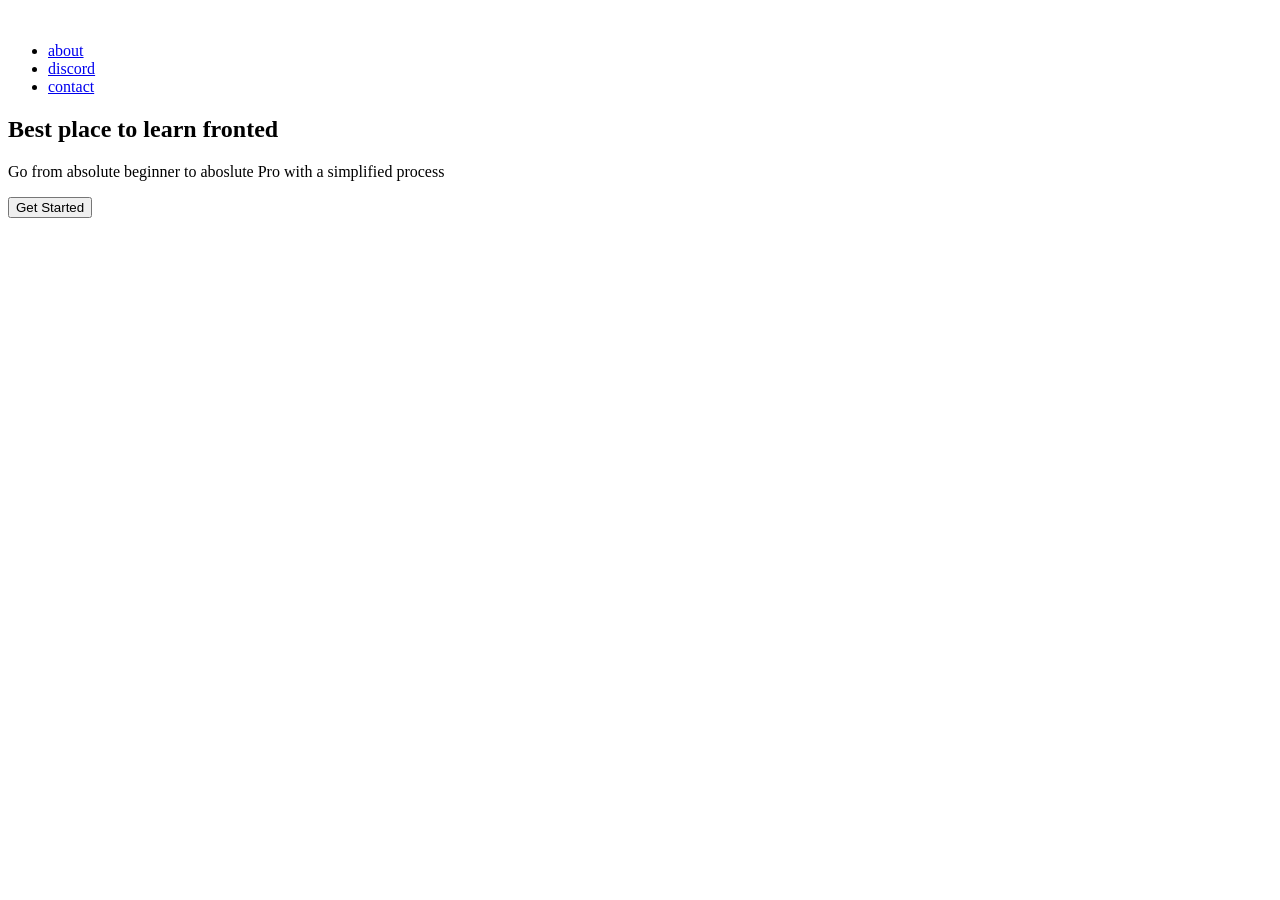
==== FES.html @ d093602f "NewWebsite" ====
<!DOCTYPE html>
<html lang="en">
<head>
    <meta charset="UTF-8">
    <meta name="viewport" content="width=device-width, initial-scale=1.0">
    <title>Document</title>
</head>
<body>
<section>

    <nav>
        <img src="./downloads/FES.svg" alt="">
        <ul>
            <li><a href="about">about</a>
            <li><a href="#discord">discord</a>
            <li><a href="#contact">contact</a>
    </nav>
    <header>
        <div> 
           <h1>Best place to learn fronted</h1> 
           <p> Go from absolute beginner to aboslute Pro with a simplified process </p>
<button>Get Started</button>
        </div> 
     <figure> </figure>
            
    </header>
</section>

</body>
</html>
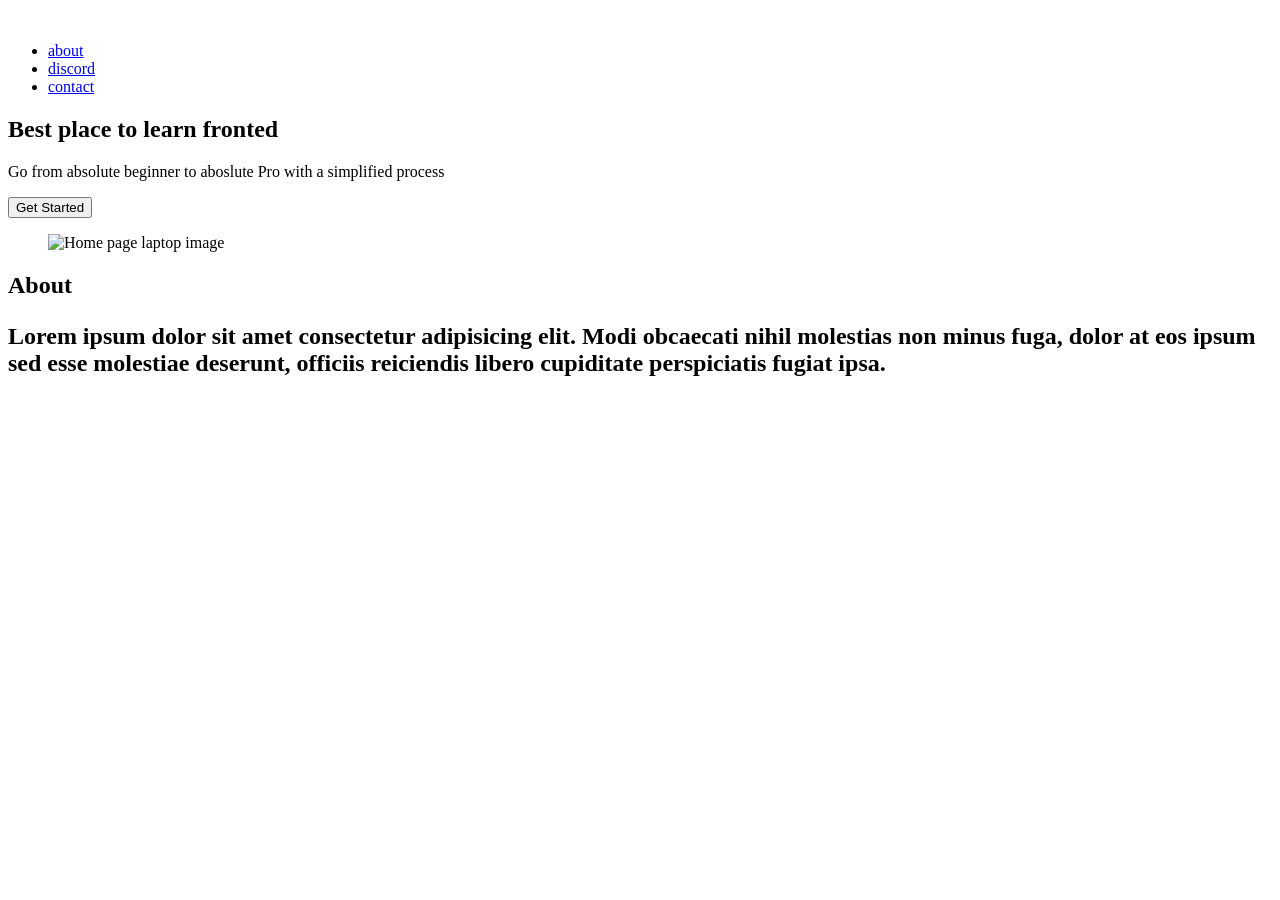
==== commit b05e775a: "aboutdiscordcontact" ====
--- a/FES.html
+++ b/FES.html
@@ -9,7 +9,7 @@
 <section>
 
     <nav>
-        <img src="./downloads/FES.svg" alt="">
+        <img src="./assets/FES.svg" alt="">
         <ul>
             <li><a href="about">about</a>
             <li><a href="#discord">discord</a>
@@ -21,9 +21,21 @@
            <p> Go from absolute beginner to aboslute Pro with a simplified process </p>
 <button>Get Started</button>
         </div> 
-     <figure> </figure>
+     <figure> 
+        <img src="./assets/laptop.png" alt="Home page laptop image">
+
+     </figure>
             
     </header>
+    <main> 
+        <section id="about">
+            <h2> About 
+                <div> <p> Lorem ipsum dolor sit amet consectetur adipisicing elit. Modi obcaecati nihil molestias non minus fuga, dolor at eos ipsum sed esse molestiae deserunt, officiis reiciendis libero cupiditate perspiciatis fugiat ipsa.</p></div>
+            </h2>
+        </section>
+        <section id="contact"></section>
+        <section id="discord"></section>
+    </main>
 </section>
 
 </body>
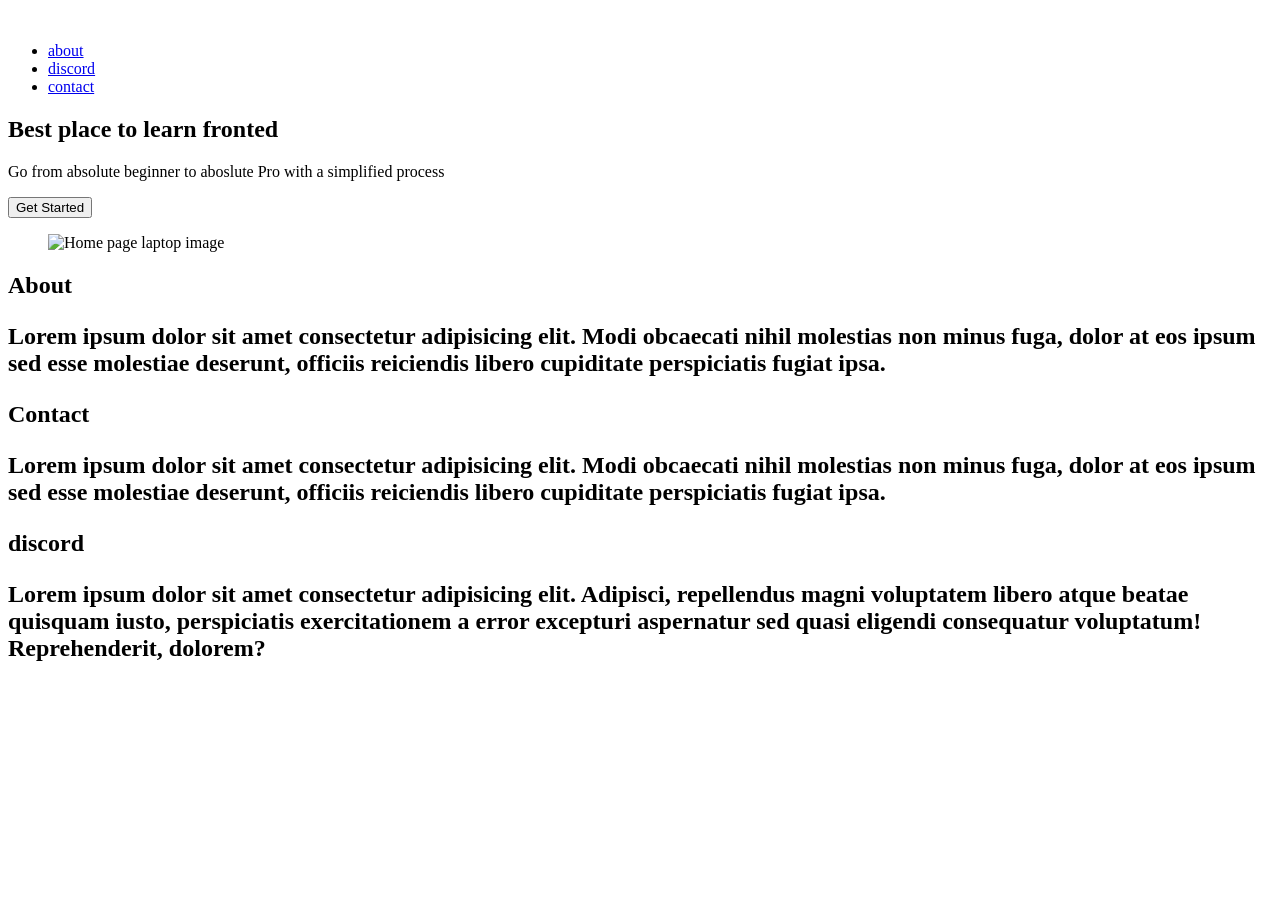
==== commit 340c3882: "New" ====
--- a/FES.html
+++ b/FES.html
@@ -33,8 +33,16 @@
                 <div> <p> Lorem ipsum dolor sit amet consectetur adipisicing elit. Modi obcaecati nihil molestias non minus fuga, dolor at eos ipsum sed esse molestiae deserunt, officiis reiciendis libero cupiditate perspiciatis fugiat ipsa.</p></div>
             </h2>
         </section>
-        <section id="contact"></section>
-        <section id="discord"></section>
+        <section id="contact">
+            <h2> Contact
+                <div> <p> Lorem ipsum dolor sit amet consectetur adipisicing elit. Modi obcaecati nihil molestias non minus fuga, dolor at eos ipsum sed esse molestiae deserunt, officiis reiciendis libero cupiditate perspiciatis fugiat ipsa.</p></div>
+            </h2>
+        </section>
+        <section id="discord">
+            <h2> discord
+                <div> <p> Lorem ipsum dolor sit amet consectetur adipisicing elit. Adipisci, repellendus magni voluptatem libero atque beatae quisquam iusto, perspiciatis exercitationem a error excepturi aspernatur sed quasi eligendi consequatur voluptatum! Reprehenderit, dolorem?</p></div>
+            </h2>
+        </section>
     </main>
 </section>
 
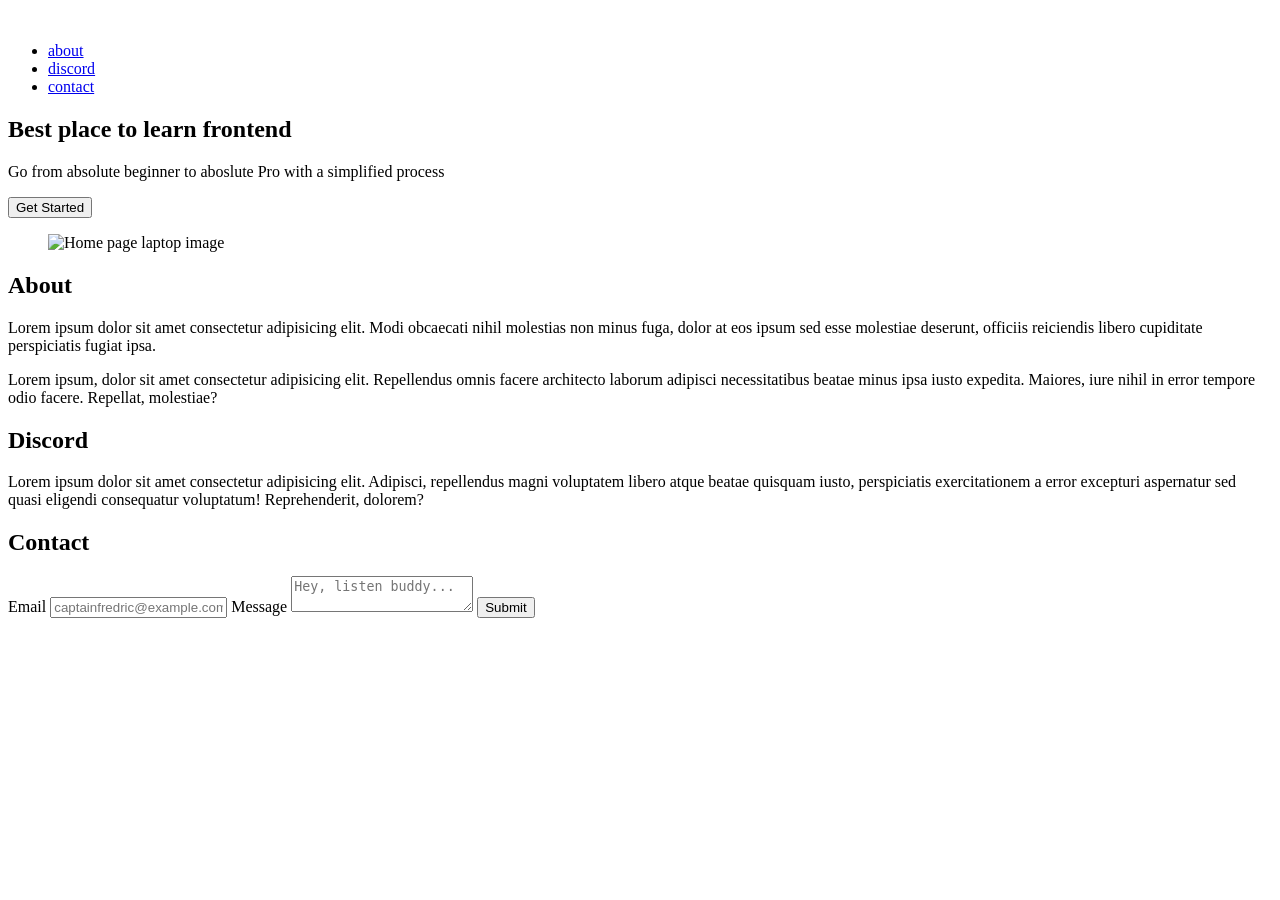
==== commit a823dd28: "Halfwaydone" ====
--- a/FES.html
+++ b/FES.html
@@ -5,6 +5,7 @@
     <meta name="viewport" content="width=device-width, initial-scale=1.0">
     <title>Document</title>
 </head>
+<link rel="stylesheet" href="./FES.css">
 <body>
 <section>
 
@@ -17,7 +18,7 @@
     </nav>
     <header>
         <div> 
-           <h1>Best place to learn fronted</h1> 
+           <h1>Best place to learn frontend</h1> 
            <p> Go from absolute beginner to aboslute Pro with a simplified process </p>
 <button>Get Started</button>
         </div> 
@@ -29,21 +30,34 @@
     </header>
     <main> 
         <section id="about">
-            <h2> About 
-                <div> <p> Lorem ipsum dolor sit amet consectetur adipisicing elit. Modi obcaecati nihil molestias non minus fuga, dolor at eos ipsum sed esse molestiae deserunt, officiis reiciendis libero cupiditate perspiciatis fugiat ipsa.</p></div>
-            </h2>
-        </section>
+            <h2> About </h2>
+                <div> <p> Lorem ipsum dolor sit amet consectetur adipisicing elit. Modi obcaecati nihil molestias non minus fuga, dolor at eos ipsum sed esse molestiae deserunt, officiis reiciendis libero cupiditate perspiciatis fugiat ipsa.</p>
+                    <p> Lorem ipsum, dolor sit amet consectetur adipisicing elit. Repellendus omnis facere architecto laborum adipisci necessitatibus beatae minus ipsa iusto expedita. Maiores, iure nihil in error tempore odio facere. Repellat, molestiae?</p></div>
+                
+            </section>
+            <section id="discord">
+                <h2> Discord</h2>
+                    <div> <p> Lorem ipsum dolor sit amet consectetur adipisicing elit. Adipisci, repellendus magni voluptatem libero atque beatae quisquam iusto, perspiciatis exercitationem a error excepturi aspernatur sed quasi eligendi consequatur voluptatum! Reprehenderit, dolorem?</p></div>
+                
+            </section>
         <section id="contact">
             <h2> Contact
-                <div> <p> Lorem ipsum dolor sit amet consectetur adipisicing elit. Modi obcaecati nihil molestias non minus fuga, dolor at eos ipsum sed esse molestiae deserunt, officiis reiciendis libero cupiditate perspiciatis fugiat ipsa.</p></div>
             </h2>
-        </section>
-        <section id="discord">
-            <h2> discord
-                <div> <p> Lorem ipsum dolor sit amet consectetur adipisicing elit. Adipisci, repellendus magni voluptatem libero atque beatae quisquam iusto, perspiciatis exercitationem a error excepturi aspernatur sed quasi eligendi consequatur voluptatum! Reprehenderit, dolorem?</p></div>
-            </h2>
+            <form action=""> 
+                <label> Email</label>
+            <input action="text" placeholder="captainfredric@example.com">
+            <label> Message</label>
+            <textarea type="text" placeholder="Hey, listen buddy..."></textarea>
+            <button type="button">Submit</button>
+            </form>
         </section>
     </main>
+    <footer> 
+<img src="./assets/FES.svg" alt="">
+<div> 
+
+</div>
+    </footer>
 </section>
 
 </body>
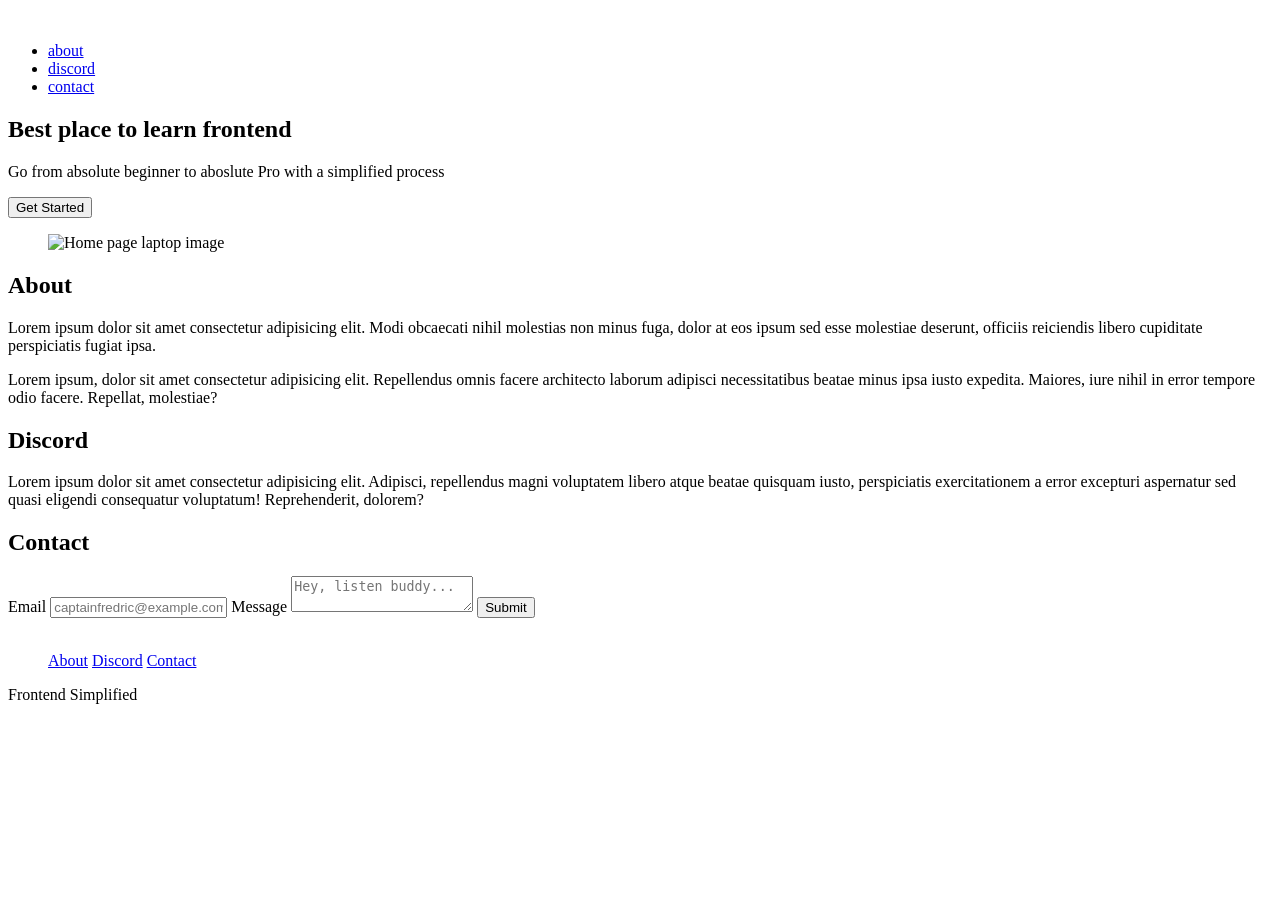
==== commit c3296cc8: "Update FES.html" ====
--- a/FES.html
+++ b/FES.html
@@ -7,8 +7,6 @@
 </head>
 <link rel="stylesheet" href="./FES.css">
 <body>
-<section>
-
     <nav>
         <img src="./assets/FES.svg" alt="">
         <ul>
@@ -16,6 +14,9 @@
             <li><a href="#discord">discord</a>
             <li><a href="#contact">contact</a>
     </nav>
+<section>
+
+    
     <header>
         <div> 
            <h1>Best place to learn frontend</h1> 
@@ -52,12 +53,21 @@
             </form>
         </section>
     </main>
-    <footer> 
+   
 <img src="./assets/FES.svg" alt="">
 <div> 
+    <ul>
+        <a href="#about">About</a>
+        <a href="#discord">Discord</a>
+        <a href="#contact">Contact</a>
+    </ul>
+    </div>
+     <footer> 
+<p> Frontend Simplified</p>
+ </footer>
 
-</div>
-    </footer>
+
+   
 </section>
 
 </body>
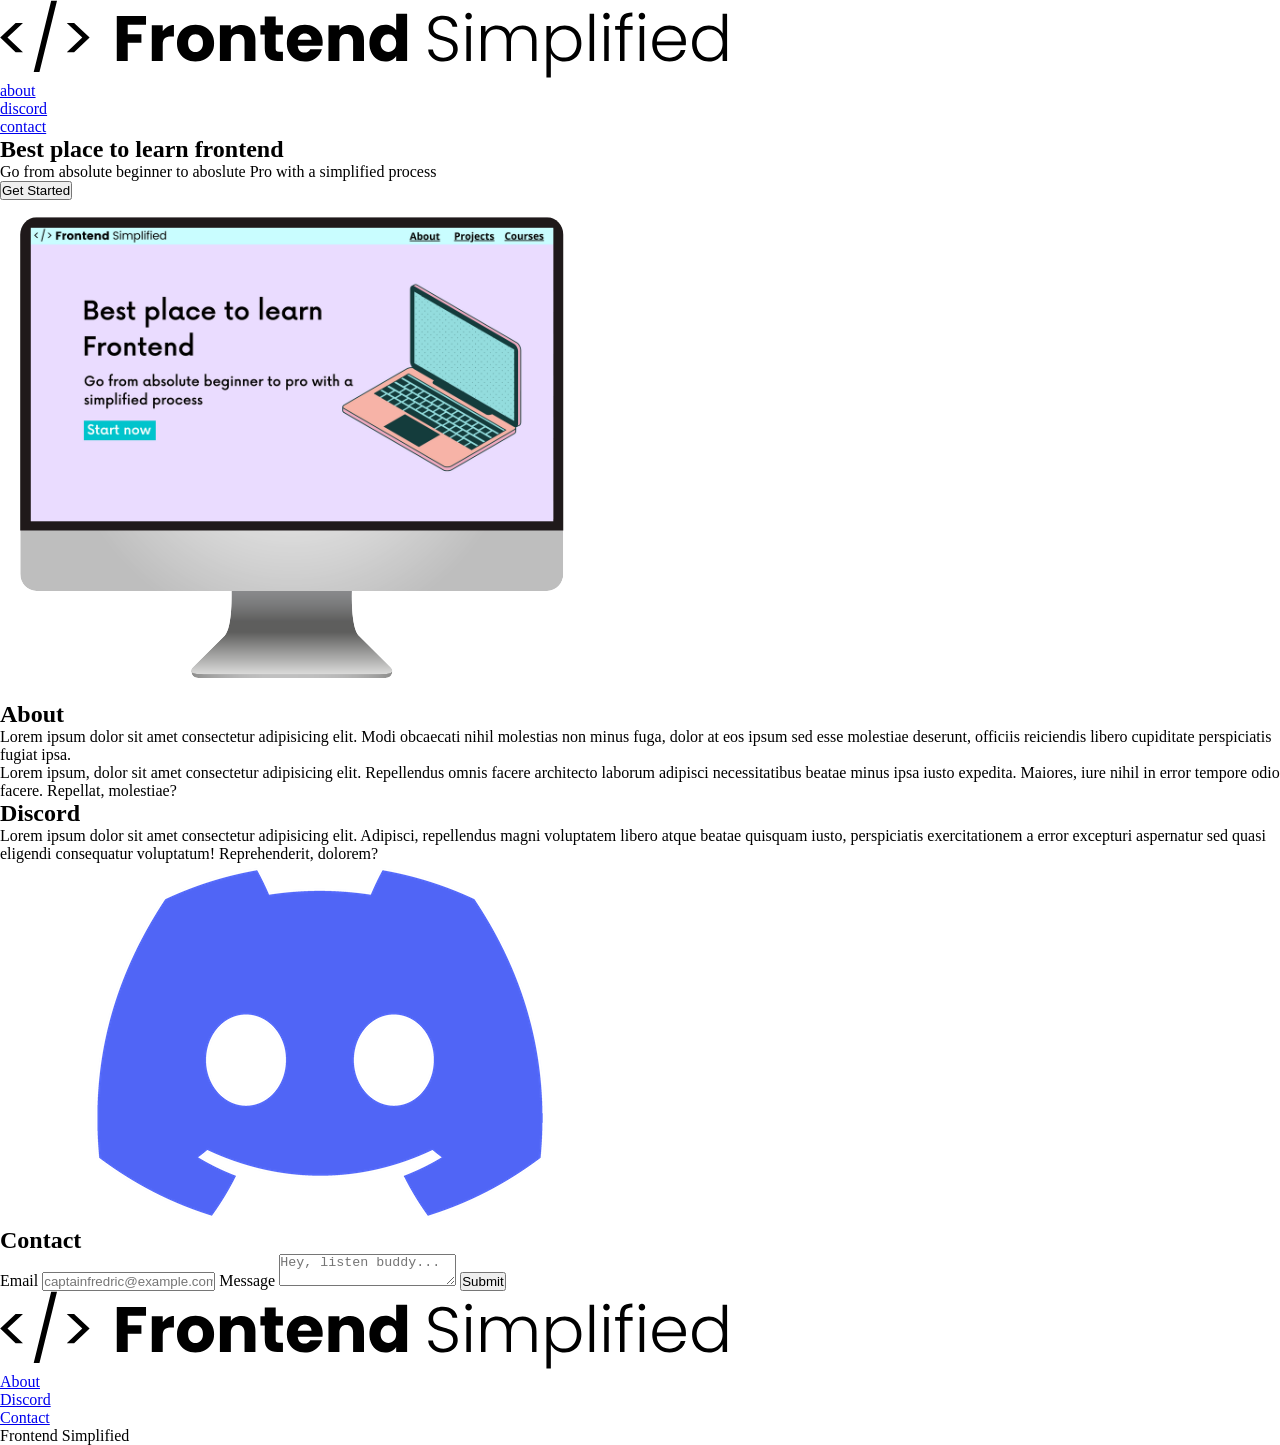
==== commit bbbd0601: "HTMLcomplete" ====
--- a/FES.html
+++ b/FES.html
@@ -4,15 +4,16 @@
     <meta charset="UTF-8">
     <meta name="viewport" content="width=device-width, initial-scale=1.0">
     <title>Document</title>
+    <link rel="stylesheet" href="./FES.css">
 </head>
-<link rel="stylesheet" href="./FES.css">
 <body>
     <nav>
-        <img src="./assets/FES.svg" alt="">
+    <img src="./assets/FES.svg" alt="Frontend Simplified logo showing FES monogram">
         <ul>
-            <li><a href="about">about</a>
-            <li><a href="#discord">discord</a>
-            <li><a href="#contact">contact</a>
+            <li><a href="#about">about</a></li>
+            <li><a href="#discord">discord</a></li>
+            <li><a href="#contact">contact</a></li>
+        </ul>
     </nav>
 <section>
 
@@ -22,11 +23,9 @@
            <h1>Best place to learn frontend</h1> 
            <p> Go from absolute beginner to aboslute Pro with a simplified process </p>
 <button>Get Started</button>
-        </div> 
-     <figure> 
-        <img src="./assets/laptop.png" alt="Home page laptop image">
-
-     </figure>
+          <figure>
+              <img src="./assets/laptop.png" alt="Laptop displaying the Frontend Simplified homepage with hero headline">
+          </figure>
             
     </header>
     <main> 
@@ -38,31 +37,33 @@
             </section>
             <section id="discord">
                 <h2> Discord</h2>
-                    <div> <p> Lorem ipsum dolor sit amet consectetur adipisicing elit. Adipisci, repellendus magni voluptatem libero atque beatae quisquam iusto, perspiciatis exercitationem a error excepturi aspernatur sed quasi eligendi consequatur voluptatum! Reprehenderit, dolorem?</p></div>
+                    <div>
+                        <p> Lorem ipsum dolor sit amet consectetur adipisicing elit. Adipisci, repellendus magni voluptatem libero atque beatae quisquam iusto, perspiciatis exercitationem a error excepturi aspernatur sed quasi eligendi consequatur voluptatum! Reprehenderit, dolorem?</p>
+                        <img src="./assets/discord.png" alt="Discord logo">
+                    </div>
                 
-            </section>
         <section id="contact">
             <h2> Contact
             </h2>
             <form action=""> 
-                <label> Email</label>
-            <input action="text" placeholder="captainfredric@example.com">
-            <label> Message</label>
-            <textarea type="text" placeholder="Hey, listen buddy..."></textarea>
-            <button type="button">Submit</button>
+                <label for="email"> Email</label>
+            <input id="email" type="email" placeholder="captainfredric@example.com">
+            <label for="message"> Message</label>
+            <textarea id="message" placeholder="Hey, listen buddy..."></textarea>
+            <button type="submit">Submit</button>
             </form>
         </section>
+        </section>
     </main>
-   
-<img src="./assets/FES.svg" alt="">
+<img src="./assets/FES.svg" alt="Frontend Simplified FES badge logo">
 <div> 
     <ul>
-        <a href="#about">About</a>
-        <a href="#discord">Discord</a>
-        <a href="#contact">Contact</a>
+        <li><a href="#about">About</a></li>
+        <li><a href="#discord">Discord</a></li>
+        <li><a href="#contact">Contact</a></li>
     </ul>
     </div>
-     <footer> 
+    <footer> 
 <p> Frontend Simplified</p>
  </footer>
 
--- a/FES.css
+++ b/FES.css
@@ -0,0 +1,5 @@
+*{
+  padding: 0;
+  margin: 0;
+  box-sizing: border-box;
+}
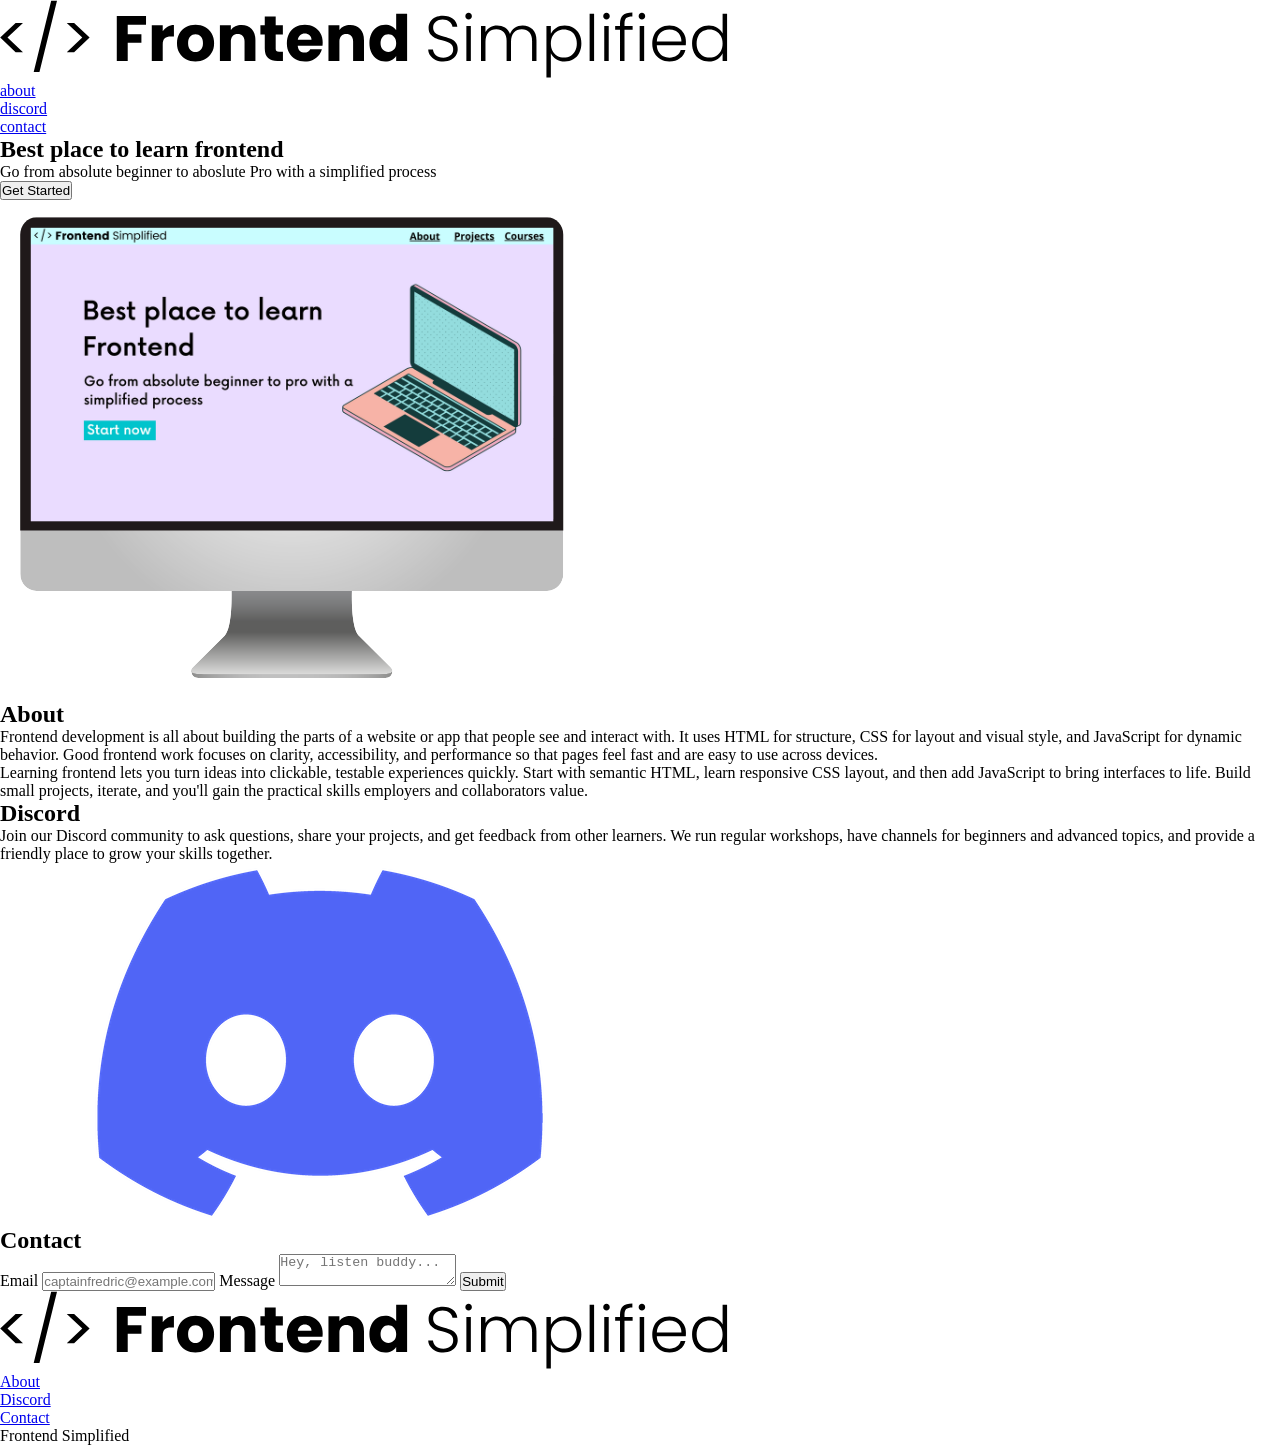
==== commit 8dbb6330: "Update FES.html" ====
--- a/FES.html
+++ b/FES.html
@@ -31,14 +31,16 @@
     <main> 
         <section id="about">
             <h2> About </h2>
-                <div> <p> Lorem ipsum dolor sit amet consectetur adipisicing elit. Modi obcaecati nihil molestias non minus fuga, dolor at eos ipsum sed esse molestiae deserunt, officiis reiciendis libero cupiditate perspiciatis fugiat ipsa.</p>
-                    <p> Lorem ipsum, dolor sit amet consectetur adipisicing elit. Repellendus omnis facere architecto laborum adipisci necessitatibus beatae minus ipsa iusto expedita. Maiores, iure nihil in error tempore odio facere. Repellat, molestiae?</p></div>
+                <div>
+                    <p>Frontend development is all about building the parts of a website or app that people see and interact with. It uses HTML for structure, CSS for layout and visual style, and JavaScript for dynamic behavior. Good frontend work focuses on clarity, accessibility, and performance so that pages feel fast and are easy to use across devices.</p>
+                    <p>Learning frontend lets you turn ideas into clickable, testable experiences quickly. Start with semantic HTML, learn responsive CSS layout, and then add JavaScript to bring interfaces to life. Build small projects, iterate, and you'll gain the practical skills employers and collaborators value.</p>
+                </div>
                 
             </section>
             <section id="discord">
                 <h2> Discord</h2>
                     <div>
-                        <p> Lorem ipsum dolor sit amet consectetur adipisicing elit. Adipisci, repellendus magni voluptatem libero atque beatae quisquam iusto, perspiciatis exercitationem a error excepturi aspernatur sed quasi eligendi consequatur voluptatum! Reprehenderit, dolorem?</p>
+                        <p>Join our Discord community to ask questions, share your projects, and get feedback from other learners. We run regular workshops, have channels for beginners and advanced topics, and provide a friendly place to grow your skills together.</p>
                         <img src="./assets/discord.png" alt="Discord logo">
                     </div>
                 
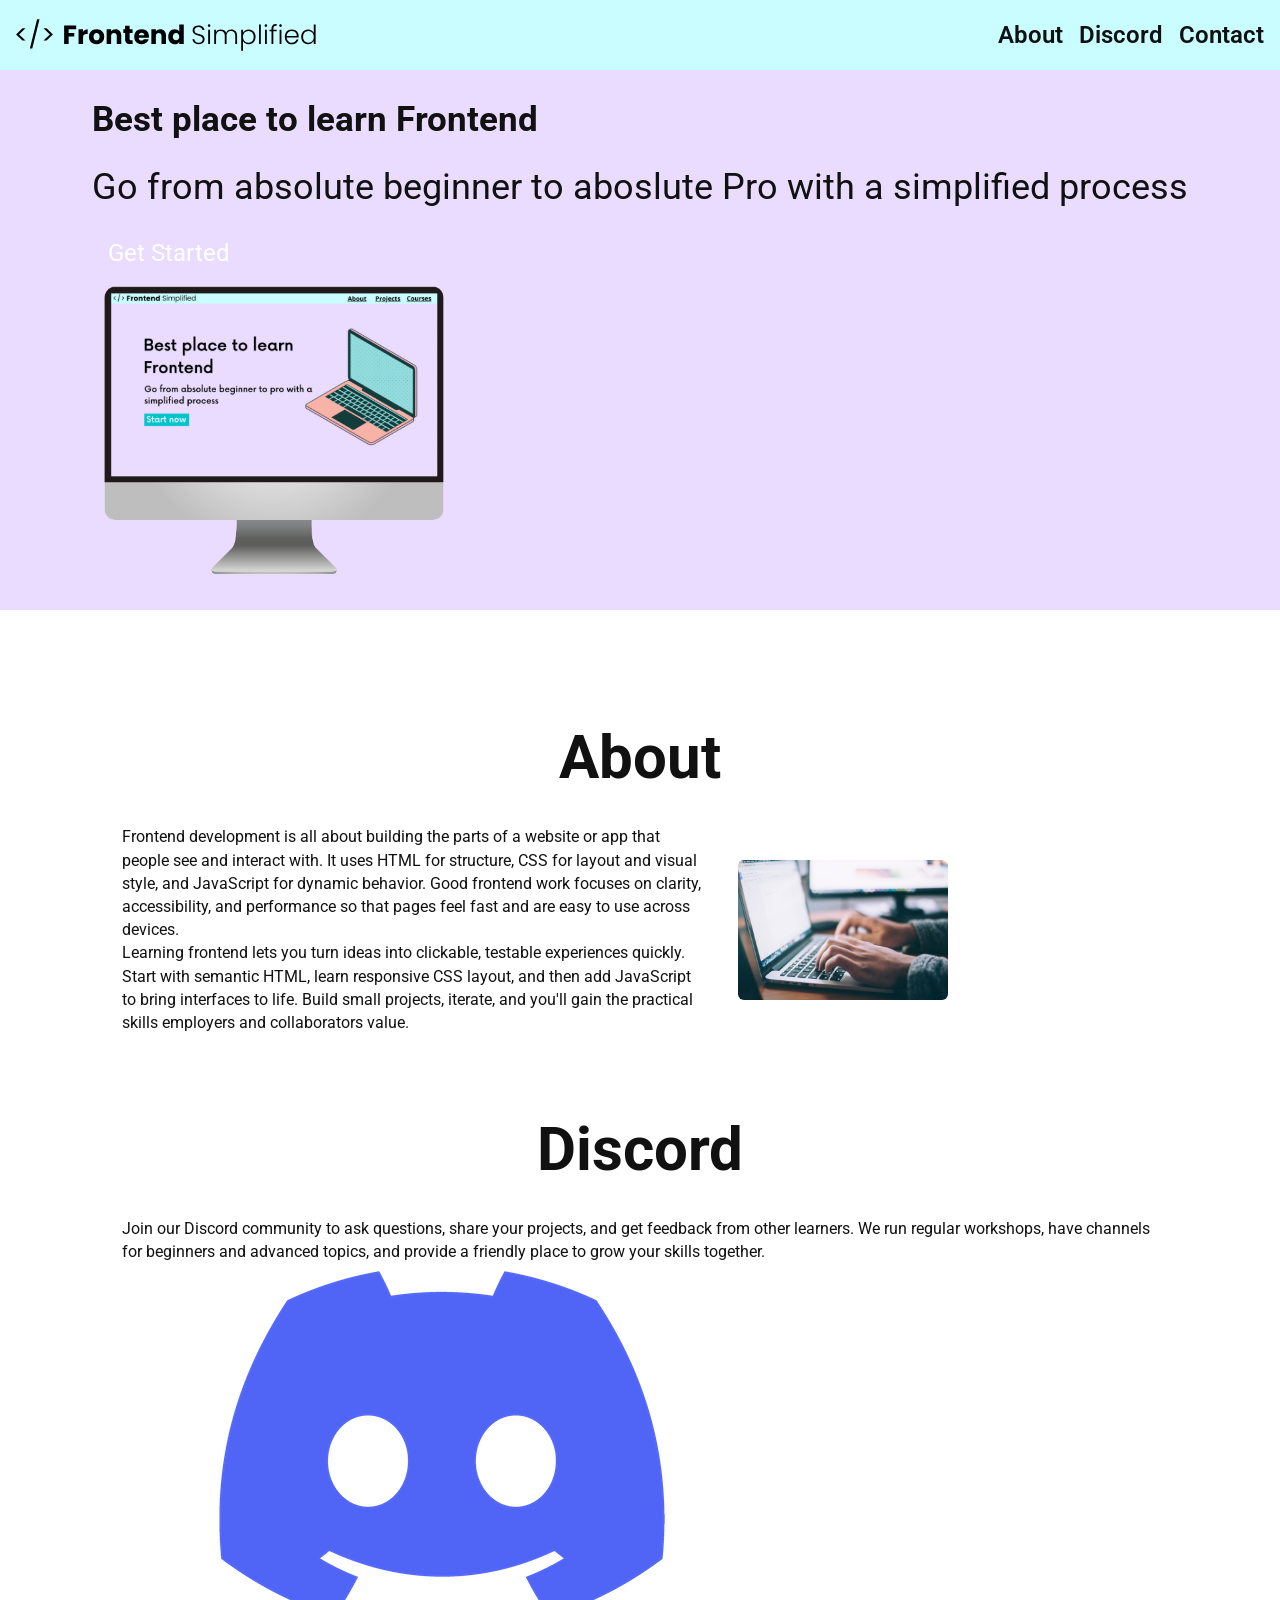
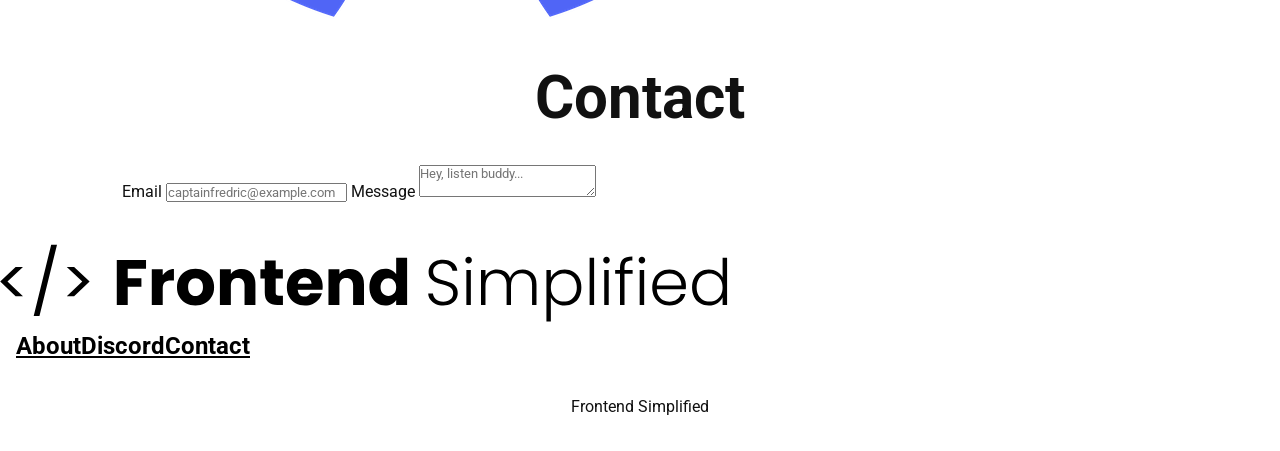
==== commit d46671b0: "NewStuff: Update FES.html and FES.css to improve layout and styling" ====
--- a/FES.html
+++ b/FES.html
@@ -8,32 +8,40 @@
 </head>
 <body>
     <nav>
-    <img src="./assets/FES.svg" alt="Frontend Simplified logo showing FES monogram">
+    <img src="./assets/FES.svg" class= "logo" alt="Frontend Simplified logo showing FES monogram">
         <ul>
-            <li><a href="#about">about</a></li>
-            <li><a href="#discord">discord</a></li>
-            <li><a href="#contact">contact</a></li>
+            <li><a href="#about">About</a></li>
+            <li><a href="#discord">Discord</a></li>
+            <li><a href="#contact">Contact</a></li>
         </ul>
     </nav>
 <section>
 
     
     <header>
+        <div class="row"> 
         <div> 
-           <h1>Best place to learn frontend</h1> 
-           <p> Go from absolute beginner to aboslute Pro with a simplified process </p>
-<button>Get Started</button>
+           <h1>Best place to learn Frontend</h1> 
+           <p class="subheader"> Go from absolute beginner to aboslute Pro with a simplified process </p>
+<button class="button">Get Started</button>
           <figure>
               <img src="./assets/laptop.png" alt="Laptop displaying the Frontend Simplified homepage with hero headline">
-          </figure>
-            
-    </header>
+                    </figure>
+                        </div>
+                </div>
+        </header>
     <main> 
         <section id="about">
             <h2> About </h2>
-                <div>
-                    <p>Frontend development is all about building the parts of a website or app that people see and interact with. It uses HTML for structure, CSS for layout and visual style, and JavaScript for dynamic behavior. Good frontend work focuses on clarity, accessibility, and performance so that pages feel fast and are easy to use across devices.</p>
-                    <p>Learning frontend lets you turn ideas into clickable, testable experiences quickly. Start with semantic HTML, learn responsive CSS layout, and then add JavaScript to bring interfaces to life. Build small projects, iterate, and you'll gain the practical skills employers and collaborators value.</p>
+            
+                <div class="section__description">
+                    <div>
+                        <p>Frontend development is all about building the parts of a website or app that people see and interact with. It uses HTML for structure, CSS for layout and visual style, and JavaScript for dynamic behavior. Good frontend work focuses on clarity, accessibility, and performance so that pages feel fast and are easy to use across devices.</p>
+                        <p>Learning frontend lets you turn ideas into clickable, testable experiences quickly. Start with semantic HTML, learn responsive CSS layout, and then add JavaScript to bring interfaces to life. Build small projects, iterate, and you'll gain the practical skills employers and collaborators value.</p>
+                    </div>
+                    <figure class="about__image__wrapper">
+                        <img src="./assets/about.jpg" alt="Person typing on a laptop">
+                    </figure>
                 </div>
                 
             </section>
@@ -43,7 +51,7 @@
                         <p>Join our Discord community to ask questions, share your projects, and get feedback from other learners. We run regular workshops, have channels for beginners and advanced topics, and provide a friendly place to grow your skills together.</p>
                         <img src="./assets/discord.png" alt="Discord logo">
                     </div>
-                
+                </section>
         <section id="contact">
             <h2> Contact
             </h2>
@@ -52,9 +60,8 @@
             <input id="email" type="email" placeholder="captainfredric@example.com">
             <label for="message"> Message</label>
             <textarea id="message" placeholder="Hey, listen buddy..."></textarea>
-            <button type="submit">Submit</button>
+            <button type="submit" class="button">Submit</button>
             </form>
-        </section>
         </section>
     </main>
 <img src="./assets/FES.svg" alt="Frontend Simplified FES badge logo">
--- a/FES.css
+++ b/FES.css
@@ -1,5 +1,136 @@
-*{
+@import url('https://fonts.googleapis.com/css2?family=Roboto:ital,wght@0,300;1,300&display=swap');
+
+* {
   padding: 0;
   margin: 0;
   box-sizing: border-box;
-}+  font-family: 'Roboto', sans-serif;
+
+:root{
+    --accent: #6fe0d6;
+    --muted:#666;
+}
+
+body{
+    font-family: system-ui, -apple-system, 'Segoe UI', Roboto, 'Helvetica Neue', Arial;
+    color: #111;
+    line-height: 1.45;
+}
+
+/* NAV */
+nav{
+    display:flex;
+    align-items:center;
+    justify-content:space-between;
+    padding:1rem 2rem;
+}
+
+nav .logo{ height:44px; }
+
+nav ul{ list-style:none; display:flex; gap:1rem; }
+
+nav a{ text-decoration:none; color:inherit; font-weight:600; }
+
+/* HEADER / HERO */
+header{ background:#f3e6ff; padding:3rem 2rem; }
+header .row{ display:flex; align-items:center; gap:2rem; max-width:1100px; margin:0 auto; }
+header h1{ font-size:2.2rem; margin-bottom:.5rem; }
+header .subheader{ color:var(--muted); margin-bottom:1rem; }
+button.button{ background:var(--accent); color:#fff; padding:.6rem 1rem; border-radius:8px; border:none; cursor:pointer; }
+header figure img{ width:360px; max-width:38%; display:block; }
+
+main{ max-width:1100px; margin:0 auto; padding:2rem; }
+
+.section__description{ display:flex; align-items:center; gap:2rem; }
+.section__description > div{ flex:1; }
+.section__description figure img{ width:420px; max-width:50%; display:block; border-radius:6px; }
+
+h2{ text-align:center; margin:1.5rem 0; font-size:1.6rem; }
+
+footer{ text-align:center; padding:2rem 0; color:var(--muted); }
+
+/* Responsive small screens */
+@media (max-width:800px){
+    header .row, .section__description{ flex-direction:column; }
+    header figure img, .section__description figure img{ max-width:100%; width:100%; }
+    nav ul{ display:none; }
+    header{ padding:2rem 1rem; }
+}
+
+}
+nav{
+    height: 70px;
+    display: flex;
+    justify-content: space-between;
+align-items: center;
+padding: 0 16px;
+background-color: #cafdff;
+}
+.logo{
+    width: 300px;
+}
+
+ul{
+    display: flex;
+    list-style-type: none;
+    padding-left: 16px;
+}
+a{
+    color: black;
+    font-size: 24px;
+    font-weight: 700;
+}
+header{
+    background-color: #eadcff;
+    height: calc(100vh-70px);
+    padding: 24px;
+    display: flex;
+    align-items: center;
+    justify-content: center
+}
+
+.subheader{
+    font-size: 36px;
+    margin: 16px 0 24px 0;
+}
+
+.button{
+ background: color #05c7cf;
+color: white;
+padding: 8px 16px;
+font-size: 24px;
+}
+.button:hover{
+    background-color: #04aab2;
+    cursor: pointer; 
+    transition: 300ms;
+}
+.row{
+    width: 100%;
+    max-width: 1300px;
+    display: flex;
+    align-items: center;
+justify-content:center;
+}
+
+
+
+#about {
+    padding: 48px 0;
+
+}
+
+h2{
+    font-size: 60px;
+    text-align: center;
+    margin-bottom: 24px;
+}
+.section_description{
+   display: flex;
+   justify-content: center;
+   align-items: center;
+}
+.about__image__laptop{
+    width: 40%;
+   
+}
